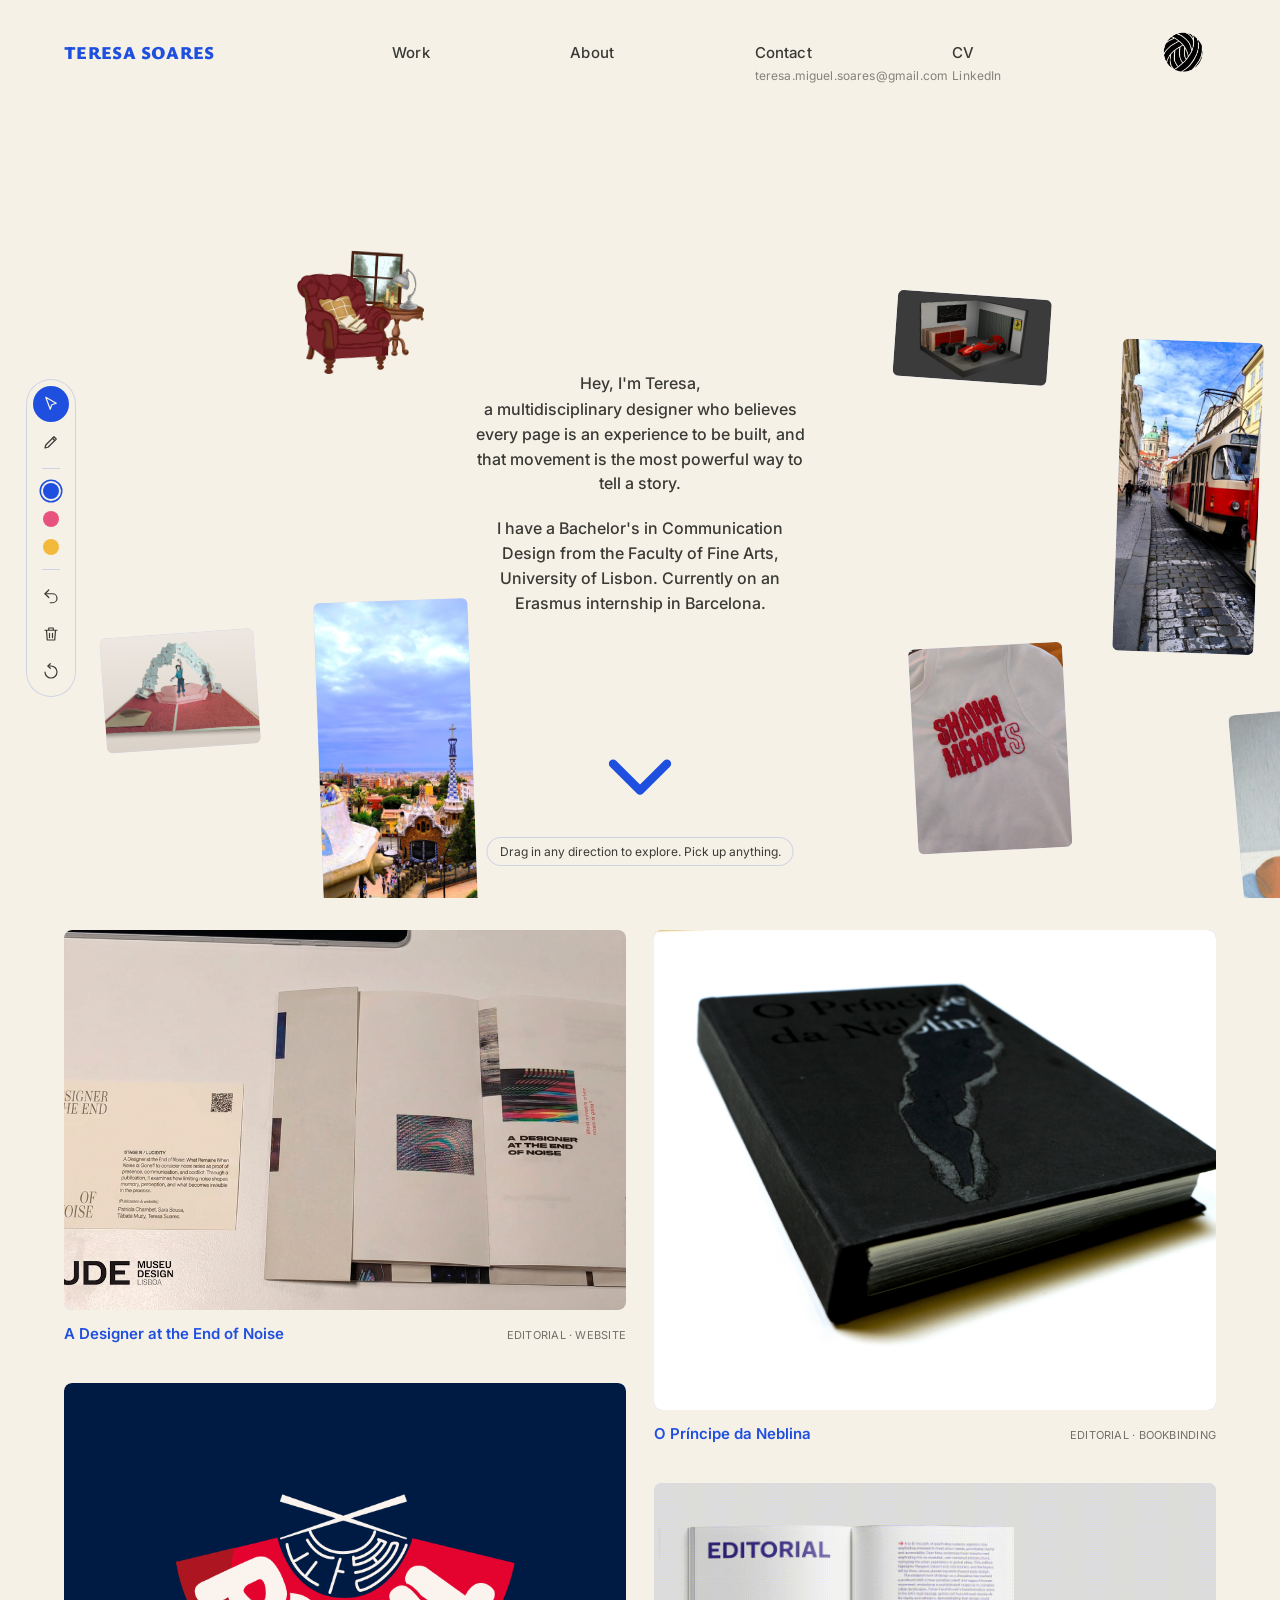
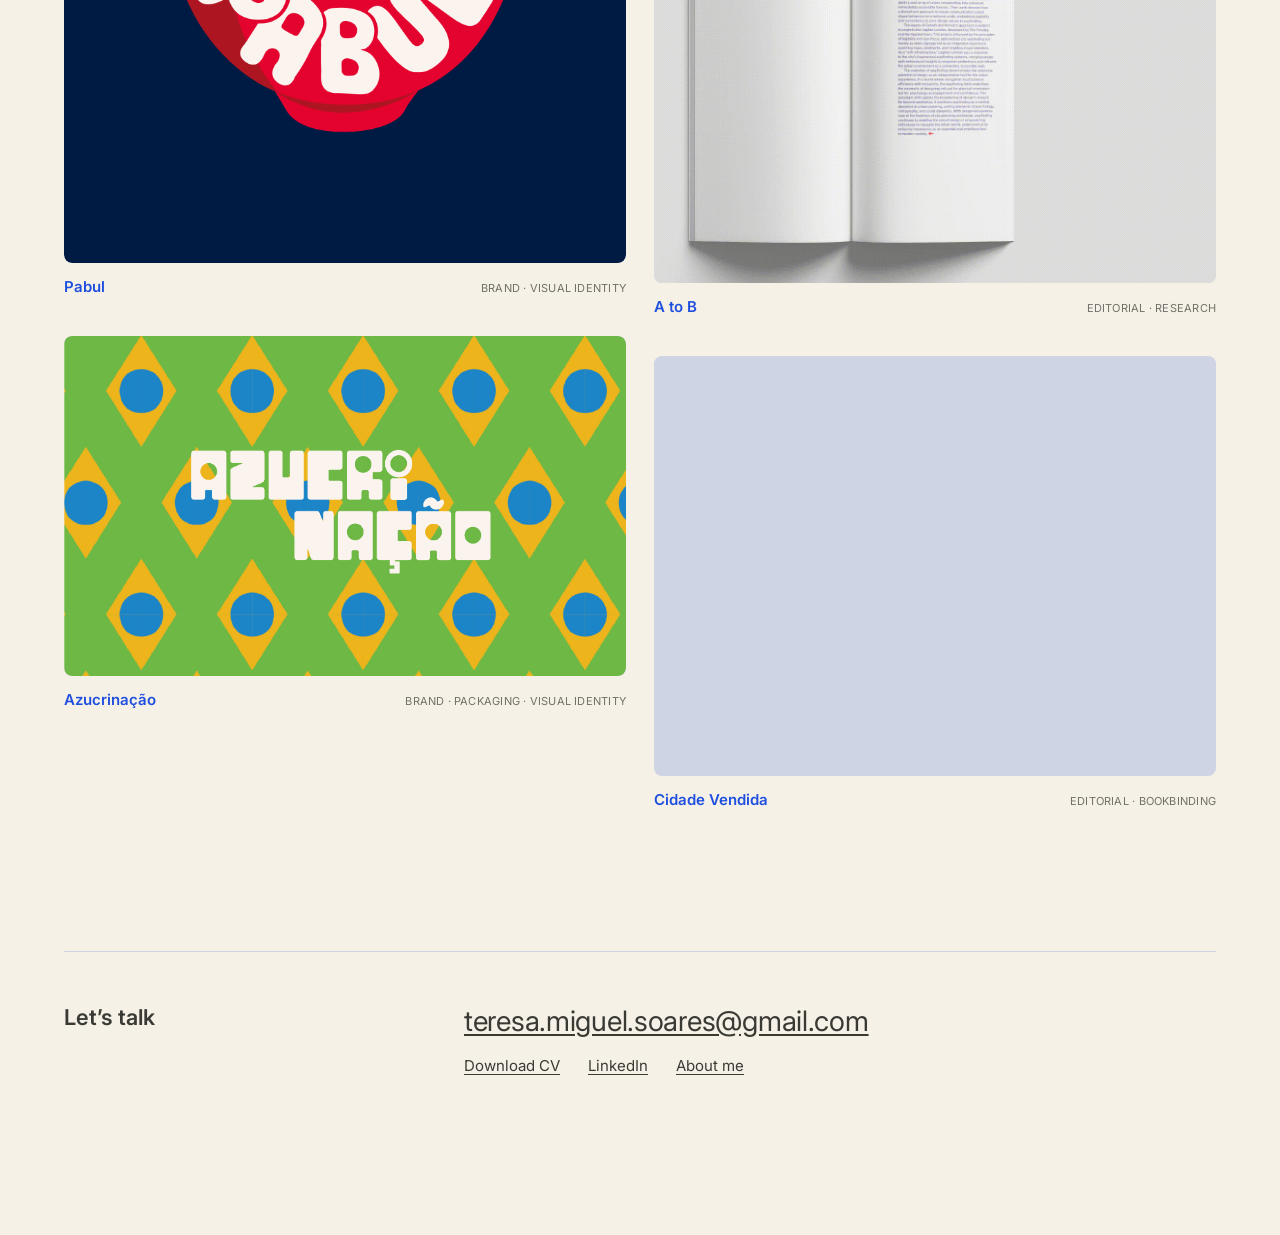
==== index.html @ 8d20aab2 "ajuste link" ====
<!DOCTYPE html>
<html lang="en">
<head>
<meta charset="UTF-8">
<meta name="viewport" content="width=device-width, initial-scale=1.0">
<title>Teresa Soares</title>
<link rel="preconnect" href="https://fonts.googleapis.com">
<link rel="preconnect" href="https://fonts.gstatic.com" crossorigin>
<link href="https://fonts.googleapis.com/css2?family=Ysabeau:wght@900&family=Inter:wght@400;500&display=swap" rel="stylesheet">
<link rel="stylesheet" href="portfolio.css">
<link rel="stylesheet" href="playground.css">
<style>.pg-copy{z-index:99990 !important}</style>
<style>.links .stk{position:relative}.links .stk a.sub{position:absolute;top:100%;left:0;margin-top:6px;font-size:12px;font-weight:400;line-height:1.4;white-space:nowrap;color:var(--ink-soft);opacity:.6;text-decoration:none}.links .stk a.sub:hover{opacity:1}@media(max-width:1160px){.links a.stacked span{display:none}}</style>
<style>.home-end{max-width:1440px;margin:clamp(56px,8vw,112px) auto 0;border-top:1px solid var(--border,rgba(0,0,0,.12))}.he-in{display:grid;grid-template-columns:1fr 2fr;gap:24px;padding:clamp(32px,4vw,56px) 0 clamp(40px,5vw,72px)}.he-in h2{margin:0;font:600 clamp(19px,1.7vw,24px)/1.25 'Inter',sans-serif;color:var(--ink-soft,inherit)}.he-mail{margin:0 0 18px;font-size:clamp(20px,2.2vw,32px);letter-spacing:-.01em}.he-in a{color:var(--ink-soft,inherit);text-underline-offset:3px}.he-links{margin:0;display:flex;flex-wrap:wrap;gap:8px 28px;font-size:15px}@media(max-width:800px){.he-in{grid-template-columns:1fr}}</style>
</head>
<body>
  <header>
    <nav>
      <a href="#" class="word">TERESA SOARES</a>

      <div class="links">
        <a href="#work">Work</a>
        <a href="about.html">About</a>
        <a href="mailto:teresa.miguel.soares@gmail.com" class="stacked">
          Contact
          <span>teresa.miguel.soares@gmail.com</span>
        </a>
        <div class="stk">
          <a href="https://drive.google.com/file/d/1lCw1m9q41w9B95u5QCkzBIN3lbWE9ZXe/view?usp=drive_link" target="_blank" rel="noopener">CV</a>
          <a class="sub" href="https://www.linkedin.com/in/teresa-soares-93975616b" target="_blank" rel="noopener">LinkedIn</a>
        </div>
      </div>

      <div class="controls">
        <button class="toggle" id="toggleBtn" aria-label="Toggle dark mode">
          <span class="icon-wrap" id="iconWrap">
            <img class="icon icon-needle" id="iconNeedle" src="simbolos_luz/portfolio_linha-05.png" alt="">
            <img class="icon icon-ball" id="iconBall" src="simbolos_luz/portfolio_linha-04.png" alt="">
          </span>
        </button>
        <button class="burger" id="burgerBtn" aria-label="Open menu" aria-expanded="false">
          <span></span><span></span><span></span>
        </button>
      </div>
    </nav>

    <div class="mobile-menu" id="mobileMenu">
      <a href="#work">Work</a>
      <a href="about.html">About</a>
      <a href="mailto:teresa.miguel.soares@gmail.com">Contact</a>
      <a href="https://drive.google.com/file/d/1lCw1m9q41w9B95u5QCkzBIN3lbWE9ZXe/view?usp=drive_link" target="_blank" rel="noopener">CV</a>
      <a href="https://www.linkedin.com/in/teresa-soares-93975616b" target="_blank" rel="noopener">LinkedIn</a>
    </div>
  </header>

  <main>
    <section class="hero" id="playground" tabindex="0" aria-label="Things I like to make. Drag in any direction to explore.">
      <!-- Extra things I like to do: drop photos in the "home_fotos" folder as 01.jpg … 12.jpg (or change the src). To add or remove one, copy or delete a block. -->
      <div class="pg-item" data-fx="0.1" data-fy="0.45" data-r="-4" style="--w: clamp(110px, 12vw, 180px); --ar: 1600 / 1200;" tabindex="0" aria-label="Extra 1">
        <span class="pg-media"><img src="home_fotos/01.jpg" alt="" draggable="false" onerror="this.remove()"></span>
      </div>
      <div class="pg-item" data-fx="0.2" data-fy="0.12" data-r="3" style="--w: clamp(110px, 11vw, 170px); --ar: 1300 / 1400;" tabindex="0" aria-label="Extra 2">
        <span class="pg-media" style="background:transparent"><img src="home_fotos/02.png" alt="" draggable="false" onerror="this.remove()"></span>
      </div>
      <div class="pg-item" data-fx="0.22" data-fy="0.52" data-r="-2" style="--w: clamp(110px, 12vw, 180px); --ar: 721 / 1600;" tabindex="0" aria-label="Extra 3">
        <span class="pg-media"><img src="home_fotos/03.jpg" alt="" draggable="false" onerror="this.remove()"></span>
      </div>
      <div class="pg-item" data-fx="0.54" data-fy="0.14" data-r="4" style="--w: clamp(110px, 12vw, 180px); --ar: 1600 / 900;" tabindex="0" aria-label="Extra 4">
        <span class="pg-media"><img src="home_fotos/04.jpg" alt="" draggable="false" onerror="this.remove()"></span>
      </div>
      <div class="pg-item" data-fx="0.55" data-fy="0.5" data-r="-3" style="--w: clamp(110px, 12vw, 180px); --ar: 1200 / 1600;" tabindex="0" aria-label="Extra 5">
        <span class="pg-media"><img src="home_fotos/05.jpg" alt="" draggable="false" onerror="this.remove()"></span>
      </div>
      <div class="pg-item" data-fx="0.66" data-fy="0.28" data-r="2" style="--w: clamp(110px, 11vw, 170px); --ar: 1161 / 2576;" tabindex="0" aria-label="Extra 6">
        <span class="pg-media"><img src="home_fotos/06.jpg" alt="" draggable="false" onerror="this.remove()"></span>
      </div>
      <div class="pg-item" data-fx="0.73" data-fy="0.56" data-r="-5" style="--w: clamp(110px, 12vw, 180px); --ar: 890 / 1244;" tabindex="0" aria-label="Extra 7">
        <span class="pg-media"><img src="home_fotos/07.jpg" alt="" draggable="false" onerror="this.remove()"></span>
      </div>
      <div class="pg-item" data-fx="0.3" data-fy="0.78" data-r="2" style="--w: clamp(110px, 11vw, 170px); --ar: 1377 / 1600;" tabindex="0" aria-label="Extra 8">
        <span class="pg-media"><img src="home_fotos/08.jpg" alt="" draggable="false" onerror="this.remove()"></span>
      </div>
      <div class="pg-item" data-fx="0.42" data-fy="0.9" data-r="-4" style="--w: clamp(110px, 12vw, 180px); --ar: 1220 / 1207;" tabindex="0" aria-label="Extra 9">
        <span class="pg-media"><img src="home_fotos/09.jpg" alt="" draggable="false" onerror="this.remove()"></span>
      </div>
      <div class="pg-item" data-fx="0.66" data-fy="0.86" data-r="-2" style="--w: clamp(110px, 12vw, 180px); --ar: 1600 / 900;" tabindex="0" aria-label="Extra 10">
        <span class="pg-media"><img src="home_fotos/10.jpg" alt="" draggable="false" onerror="this.remove()"></span>
      </div>
      <div class="pg-item" data-fx="0.8" data-fy="0.8" data-r="4" style="--w: clamp(110px, 11vw, 170px); --ar: 901 / 1600;" tabindex="0" aria-label="Extra 11">
        <span class="pg-media"><img src="home_fotos/11.jpg" alt="" draggable="false" onerror="this.remove()"></span>
      </div>
      <div class="pg-item" data-fx="0.9" data-fy="0.3" data-r="-3" style="--w: clamp(110px, 12vw, 180px); --ar: 1400 / 1261;" tabindex="0" aria-label="Extra 12">
        <span class="pg-media" style="background:transparent"><img src="home_fotos/12.png" alt="" draggable="false" onerror="this.remove()"></span>
      </div>

      <div class="pg-copy">
        <p class="hero-greeting">Hey, I'm Teresa,</p>
        <h1 class="hero-statement">a multidisciplinary designer who believes every page is an experience to be built, and that movement is the most powerful way to tell a story.</h1>
        <p class="hero-sub">
          I have a Bachelor's in Communication Design from the Faculty of Fine Arts, University of Lisbon.
          Currently on an Erasmus internship in Barcelona.
        </p>
      </div>

      <svg class="pg-draw" aria-hidden="true"><g class="pg-world"></g></svg>

      <p class="pg-hint">Drag in any direction to explore. Pick up anything.</p>

      <div class="pg-toolbar" role="toolbar" aria-label="Playground tools" aria-orientation="vertical">
        <button class="pg-btn" type="button" data-tool="select" aria-pressed="true" aria-label="Move things" title="Move">
          <svg viewBox="0 0 24 24"><path d="M5 3l14 8-6 2-2 6z"/></svg>
        </button>
        <button class="pg-btn" type="button" data-tool="pen" aria-pressed="false" aria-label="Draw" title="Draw">
          <svg viewBox="0 0 24 24"><path d="M4 20l1-4L16 5l3 3L8 19z"/><path d="M14 7l3 3"/></svg>
        </button>
        <span class="pg-sep" aria-hidden="true"></span>
        <div class="pg-swatches">
          <button class="pg-swatch" type="button" data-color="var(--ink)" aria-pressed="true" aria-label="Blue pen" style="--c: var(--ink);"><i></i></button>
          <button class="pg-swatch" type="button" data-color="#E8527F" aria-pressed="false" aria-label="Pink pen" style="--c: #E8527F;"><i></i></button>
          <button class="pg-swatch" type="button" data-color="#F2B93B" aria-pressed="false" aria-label="Yellow pen" style="--c: #F2B93B;"><i></i></button>
        </div>
        <span class="pg-sep" aria-hidden="true"></span>
        <button class="pg-btn" type="button" data-action="undo" aria-label="Undo last line" title="Undo">
          <svg viewBox="0 0 24 24"><path d="M9 14L4 9l5-5"/><path d="M4 9h10a6 6 0 010 12h-3"/></svg>
        </button>
        <button class="pg-btn" type="button" data-action="clear" aria-label="Erase all drawings" title="Erase drawings">
          <svg viewBox="0 0 24 24"><path d="M4 7h16M10 11v6M14 11v6M6 7l1 13h10l1-13M9 7V4h6v3"/></svg>
        </button>
        <button class="pg-btn" type="button" data-action="reset" aria-label="Reset the playground" title="Reset">
          <svg viewBox="0 0 24 24"><path d="M4 12a8 8 0 108-8H8"/><path d="M11 1L8 4l3 3"/></svg>
        </button>
      </div>

      <button class="scroll-arrow" id="scrollArrow" aria-label="Scroll down">
        <svg class="scroll-arrow-icon" viewBox="0 0 48 28" aria-hidden="true">
          <path d="M5 4 L24 23 L43 4" />
        </svg>
      </button>
    </section>

    <section class="work-grid" id="work">
      <div class="work-col">
        <a class="work-card" href="project-noise.html" style="order: 1;" data-program="Communication Design VI">
          <div class="work-thumb" style="height: 380px;"><img src="videos/noise.png" alt="A Designer at the End of Noise"></div>
          <div class="work-row">
            <p class="work-caption">A Designer at the End of Noise</p>
            <p class="work-meta">EDITORIAL · WEBSITE</p>
          </div>
        </a>
        <a class="work-card" href="project-pabul.html" style="order: 3;">
          <div class="work-thumb" style="height: 480px;"><img src="videos/pabulcapa.png" alt="Pabul"></div>
          <div class="work-row">
            <p class="work-caption">Pabul</p>
            <p class="work-meta">BRAND · VISUAL IDENTITY</p>
          </div>
        </a>
        <a class="work-card" href="project-azucrinacao.html" style="order: 5;" data-program="Communication Design IV">
          <div class="work-thumb" style="height: 340px;"><img src="videos/ezgif.com-gif-maker.gif" alt="Azucrinação"></div>
          <div class="work-row">
            <p class="work-caption">Azucrinação</p>
            <p class="work-meta">BRAND · PACKAGING · VISUAL IDENTITY</p>
          </div>
        </a>
      </div>
      <div class="work-col">
        <a class="work-card" href="project-neblina.html" style="order: 2;" data-program="Edition Design">
          <div class="work-thumb" style="height: 480px;"><img src="videos/neblinacover.jpg" alt="O Príncipe da Neblina"></div>
          <div class="work-row">
            <p class="work-caption">O Príncipe da Neblina</p>
            <p class="work-meta">EDITORIAL · BOOKBINDING</p>
          </div>
        </a>
        <a class="work-card" href="project-a-to-b.html" style="order: 4;" data-program="Communication Design III">
          <div class="work-thumb work-thumb--zoom" style="height: 400px;"><img src="videos/atob1.1.gif" alt="A to B"></div>
          <div class="work-row">
            <p class="work-caption">A to B</p>
            <p class="work-meta">EDITORIAL · RESEARCH</p>
          </div>
        </a>
        <a class="work-card" href="project-cidade-vendida.html" style="order: 6;" data-program="Communication Design V">
          <div class="work-thumb" style="height: 420px;"><video src="videos/VENDIDA3.1.mp4" autoplay muted loop playsinline></video></div>
          <div class="work-row">
            <p class="work-caption">Cidade Vendida</p>
            <p class="work-meta">EDITORIAL · BOOKBINDING</p>
          </div>
        </a>
      </div>
    </section>

    <section class="home-end"><div class="he-in"><h2>Let’s talk</h2><div><p class="he-mail"><a href="mailto:teresa.miguel.soares@gmail.com">teresa.miguel.soares@gmail.com</a></p><p class="he-links"><a href="https://drive.google.com/file/d/1lCw1m9q41w9B95u5QCkzBIN3lbWE9ZXe/view?usp=drive_link" target="_blank" rel="noopener">Download CV</a><a href="https://www.linkedin.com/in/teresa-soares-93975616b" target="_blank" rel="noopener">LinkedIn</a><a href="about.html">About me</a></p></div></div></section>
  </main>

  <script src="portfolio.js"></script>
  <script src="playground.js"></script>
</body>
</html>
---- portfolio.css ----
:root {
  --bg: #F6F1E7;
  --ink: #1E4FDE;
  --ink-soft: #3a3a35;
  --border: rgba(30, 79, 222, 0.18);
}

@media (prefers-color-scheme: dark) {
  :root:not([data-theme="light"]) {
    --bg: #1B1A17;
    --ink: #6C93FF;
    --ink-soft: #C9C6BC;
    --border: rgba(108, 147, 255, 0.25);
  }
}

:root[data-theme="dark"] {
  --bg: #1B1A17;
  --ink: #6C93FF;
  --ink-soft: #C9C6BC;
  --border: rgba(108, 147, 255, 0.25);
}

* {
  box-sizing: border-box;
}

body {
  margin: 0;
  background: var(--bg);
  font-family: 'Inter', sans-serif;
  transition: background 0.2s ease;
}

header {
  position: sticky;
  top: 0;
  z-index: 100;
  background: var(--bg);
}

nav {
  width: 100%;
  display: flex;
  align-items: center;
  justify-content: space-between;
  gap: 24px;
  padding: 20px clamp(20px, 5vw, 64px) 46px;
}

.word {
  font-family: 'Ysabeau', serif;
  font-weight: 900;
  font-size: clamp(14px, 1.6vw, 18px);
  color: var(--ink);
  letter-spacing: 0.02em;
  white-space: nowrap;
  text-decoration: none;
}

.links {
  list-style: none;
  display: flex;
  flex: 1;
  justify-content: space-evenly;
  gap: clamp(24px, 3vw, 48px);
  align-items: center;
  margin: 0 clamp(24px, 4vw, 64px);
  padding: 0;
}

.links a {
  font-family: 'Inter', sans-serif;
  font-weight: 500;
  font-size: 15px;
  color: var(--ink-soft);
  text-decoration: none;
  letter-spacing: 0.01em;
  transition: color 0.15s ease;
}

.links a:hover {
  color: var(--ink);
}

.links a.stacked {
  position: relative;
}

.links a.stacked span {
  position: absolute;
  top: 100%;
  left: 0;
  margin-top: 6px;
  max-width: 170px;
  white-space: normal;
  line-height: 1.4;
  font-size: 12px;
  font-weight: 400;
  color: var(--ink-soft);
  opacity: 0.6;
}

.controls {
  display: flex;
  align-items: center;
  gap: 12px;
}

.toggle,
.burger {
  border: none;
  background: transparent;
  cursor: pointer;
  flex-shrink: 0;
}

.toggle {
  width: 64px;
  height: 64px;
  display: flex;
  align-items: center;
  justify-content: center;
}

.icon-wrap {
  position: relative;
  width: 58px;
  height: 58px;
  display: block;
}

.icon {
  position: absolute;
  inset: 0;
  width: 100%;
  height: 100%;
  object-fit: contain;
  transform-origin: center;
  transition: transform 0.55s cubic-bezier(0.4, 0, 0.2, 1), opacity 0.4s ease;
}

.icon-ball {
  transform: rotate(0deg) scale(1);
  opacity: 1;
}

.icon-needle {
  transform: rotate(-260deg) scale(0.35);
  opacity: 0;
}

.toggle.is-dark .icon-ball {
  transform: rotate(260deg) scale(0.35);
  opacity: 0;
}

.toggle.is-dark .icon-needle {
  transform: rotate(0deg) scale(1);
  opacity: 1;
}

@media (prefers-reduced-motion: reduce) {
  .icon {
    transition: opacity 0.2s ease;
  }
  .icon-ball,
  .icon-needle {
    transform: none;
  }
}

.burger {
  display: none;
  width: 34px;
  height: 34px;
  border-radius: 50%;
  flex-direction: column;
  align-items: center;
  justify-content: center;
  gap: 4px;
}

.burger span {
  width: 15px;
  height: 1.5px;
  background: var(--ink);
  transition: transform 0.2s ease, opacity 0.2s ease;
}

.burger.open span:nth-child(1) { transform: translateY(5.5px) rotate(45deg); }
.burger.open span:nth-child(2) { opacity: 0; }
.burger.open span:nth-child(3) { transform: translateY(-5.5px) rotate(-45deg); }

.mobile-menu {
  display: none;
  flex-direction: column;
  padding: 0 clamp(20px, 5vw, 64px) 24px;
}

.mobile-menu a {
  font-family: 'Inter', sans-serif;
  font-weight: 500;
  font-size: 17px;
  color: var(--ink-soft);
  text-decoration: none;
  padding: 12px 0;
  border-bottom: 1px solid var(--border);
}

.mobile-menu.open {
  display: flex;
}

main {
  padding: 48px clamp(20px, 5vw, 64px) 96px;
}

.hero {
  min-height: calc(100vh - 130px);
  display: flex;
  flex-direction: column;
  align-items: center;
  justify-content: center;
  max-width: 340px;
  margin: 0 auto;
  padding-bottom: 110px;
  text-align: center;
  position: relative;
}

.hero-greeting {
  margin: 0 0 4px;
  font-family: 'Inter', sans-serif;
  font-weight: 500;
  font-size: clamp(14px, 1.4vw, 16px);
  color: var(--ink-soft);
}

.hero-statement {
  margin: 0 0 20px;
  font-family: 'Inter', sans-serif;
  font-weight: 500;
  font-size: clamp(14px, 1.4vw, 16px);
  line-height: 1.55;
  letter-spacing: 0;
  color: var(--ink-soft);
}

.hero-sub {
  max-width: 480px;
  margin: 0 auto;
  font-family: 'Inter', sans-serif;
  font-weight: 500;
  font-size: clamp(14px, 1.4vw, 16px);
  line-height: 1.55;
  color: var(--ink-soft);
}

@media (max-width: 768px) {
  .links {
    display: none;
  }
  .burger {
    display: flex;
  }
}
.work-grid {
  display: flex;
  align-items: flex-start;
  gap: 28px;
  max-width: 1440px;
  margin: 0 auto;
  padding-top: 32px;
  scroll-margin-top: 100px;
}

.work-col {
  flex: 1 1 0;
  min-width: 0;
}

.work-card {
  display: block;
  color: inherit;
  text-decoration: none;
  break-inside: avoid;
  margin-bottom: 40px;
}

.work-card .work-thumb {
  transition: transform 0.35s ease;
}

.work-card:hover .work-thumb,
.work-card:focus-visible .work-thumb {
  transform: translateY(-6px);
}

.work-card:hover .work-caption::after,
.work-card:focus-visible .work-caption::after {
  content: " ↗";
}

.work-card:focus-visible {
  outline: 2px solid var(--ink);
  outline-offset: 6px;
  border-radius: 8px;
}

@media (prefers-reduced-motion: reduce) {
  .work-card .work-thumb {
    transition: none;
  }
  .work-card:hover .work-thumb,
  .work-card:focus-visible .work-thumb {
    transform: none;
  }
}

.work-thumb {
  width: 100%;
  background: var(--border);
  border-radius: 8px;
  overflow: hidden;
}

.work-thumb--zoom img,
.work-thumb--zoom video {
  transform: scale(1.3);
}

.work-thumb--contain img,
.work-thumb--contain video {
  object-fit: contain;
  background: var(--bg);
}

.work-row {
  display: flex;
  align-items: baseline;
  justify-content: space-between;
  gap: 12px;
  margin-top: 14px;
}

.work-caption {
  margin: 0;
  font-family: 'Inter', sans-serif;
  font-weight: 600;
  font-size: 15px;
  color: var(--ink);
}

.work-meta {
  margin: 0;
  font-family: 'Inter', sans-serif;
  font-size: 11px;
  letter-spacing: 0.02em;
  text-transform: uppercase;
  color: var(--ink-soft);
  opacity: 0.7;
  text-align: right;
}

.work-thumb img,
.work-thumb video {
  display: block;
  width: 100%;
  height: 100%;
  object-fit: cover;
  border-radius: 8px;
}

@media (max-width: 640px) {
  .work-grid {
    flex-direction: column;
    align-items: stretch;
    gap: 0;
  }
  /* columns dissolve so the cards follow their `order` in one column */
  .work-col {
    display: contents;
  }
}

/* ---------- Scroll-down arrow ---------- */
.scroll-arrow {
  position: absolute;
  left: 50%;
  bottom: 84px;
  transform: translateX(-50%);
  width: 96px;
  height: 72px;
  padding: 0;
  border: none;
  background: transparent;
  color: var(--ink);
  cursor: pointer;
  display: flex;
  align-items: center;
  justify-content: center;
  opacity: 1;
  transition: opacity 0.3s ease, visibility 0.3s ease;
}

.scroll-arrow.is-hidden {
  opacity: 0;
  visibility: hidden;
  pointer-events: none;
}

.scroll-arrow-icon {
  width: 68px;
  height: auto;
  fill: none;
  stroke: currentColor;
  stroke-width: 6;
  stroke-linecap: round;
  stroke-linejoin: round;
  animation: arrow-bounce 1.4s ease-in-out infinite;
}

@keyframes arrow-bounce {
  0%, 100% { transform: translateY(-8px); }
  50%      { transform: translateY(8px); }
}

@media (prefers-reduced-motion: reduce) {
  .scroll-arrow-icon {
    animation: none;
  }
}
---- playground.css ----
/* ---------- Home playground: infinite horizontal strip ----------
   Loads after portfolio.css and replaces the old centred-text hero.
   The about text stays still; the things around it drift in every direction, forever. */

.hero {
  display: block;
  position: relative;
  max-width: none;
  min-height: max(560px, calc(100vh - 180px));
  min-height: max(560px, calc(100svh - 180px));
  margin: 0 calc(-1 * clamp(20px, 5vw, 64px));
  padding: 0;
  text-align: left;
  overflow: hidden;
  cursor: grab;
  touch-action: none;
}

.hero.is-panning { cursor: grabbing; }

@media (pointer: coarse) {
  /* on touch screens keep vertical swipes for scrolling the page */
  .hero { touch-action: pan-y; }
}

/* ---------- About text: fixed in place ---------- */
.pg-copy {
  position: absolute;
  left: 50%;
  top: calc(50% - 44px);
  transform: translate(-50%, -50%);
  z-index: 0;
  width: min(340px, 78vw);
  text-align: center;
  pointer-events: none;
  user-select: none;
  -webkit-user-select: none;
}

/* ---------- Cards ---------- */
.pg-item {
  position: absolute;
  z-index: 1;
  width: var(--w, 160px);
  transform: translate(-50%, -50%) rotate(var(--r, 0deg));
  cursor: grab;
  user-select: none;
  -webkit-user-select: none;
  touch-action: none;
  outline: 1px solid transparent;
  outline-offset: 8px;
  border-radius: 8px;
  animation: pg-land 0.7s cubic-bezier(0.2, 0.8, 0.2, 1) backwards;
  animation-delay: calc(var(--i, 0) * 70ms);
}

.pg-item:hover { outline-color: var(--border); }
.pg-item:focus-visible { outline-color: var(--ink); }
.pg-item.is-dragging { cursor: grabbing; }
.pg-item.is-settling { transition: left 0.6s cubic-bezier(0.4, 0, 0.2, 1), top 0.6s cubic-bezier(0.4, 0, 0.2, 1); }

@keyframes pg-land {
  from { opacity: 0; scale: 0.9; }
  to   { opacity: 1; scale: 1; }
}

.pg-media {
  position: relative;
  display: block;
  aspect-ratio: var(--ar, 4 / 3);
  border-radius: 6px;
  overflow: hidden;
  background: var(--border);
  transition: box-shadow 0.2s ease;
}

.pg-media img,
.pg-media video {
  position: absolute;
  inset: 0;
  display: block;
  width: 100%;
  height: 100%;
  object-fit: cover;
  pointer-events: none;
  -webkit-user-drag: none;
}

/* shown until a real photo loads */
.pg-ph {
  position: absolute;
  inset: 0;
  display: grid;
  place-items: center;
  font-size: 12px;
  color: var(--ink-soft);
  opacity: 0.55;
}

.pg-item.is-dragging .pg-media {
  box-shadow: 0 14px 32px rgba(30, 79, 222, 0.22);
}

.pg-cap {
  display: block;
  margin-top: 8px;
  font-size: 11px;
  line-height: 1.35;
  color: var(--ink-soft);
  opacity: 0.8;
}

/* ---------- Drawing layer (moves with the canvas) ---------- */
.pg-draw {
  position: absolute;
  inset: 0;
  width: 100%;
  height: 100%;
  z-index: 200;
  pointer-events: none;
  touch-action: none;
}

.pg-stroke {
  fill: none;
  stroke-width: 3;
  stroke-linecap: round;
  stroke-linejoin: round;
}

.hero.is-drawing { cursor: crosshair; }
.hero.is-drawing .pg-draw { pointer-events: auto; cursor: crosshair; }

/* ---------- Tools: a slim vertical rail on the left edge ---------- */
.pg-toolbar {
  position: absolute;
  left: clamp(10px, 2vw, 28px);
  top: 50%;
  transform: translateY(-50%);
  z-index: 300;
  display: flex;
  flex-direction: column;
  align-items: center;
  gap: 2px;
  padding: 6px;
  background: var(--bg);
  border: 1px solid var(--border);
  border-radius: 999px;
  cursor: default;
}

.pg-btn {
  display: grid;
  place-items: center;
  width: 36px;
  height: 36px;
  padding: 0;
  border: none;
  border-radius: 50%;
  background: transparent;
  color: var(--ink-soft);
  cursor: pointer;
  transition: background 0.15s ease, color 0.15s ease;
}

.pg-btn:hover { color: var(--ink); background: var(--border); }
.pg-btn[aria-pressed="true"] { background: var(--ink); color: var(--bg); }

.pg-btn:focus-visible,
.pg-swatch:focus-visible {
  outline: 2px solid var(--ink);
  outline-offset: 2px;
}

.pg-btn svg {
  width: 18px;
  height: 18px;
  fill: none;
  stroke: currentColor;
  stroke-width: 1.6;
  stroke-linecap: round;
  stroke-linejoin: round;
}

.pg-sep {
  width: 18px;
  height: 1px;
  margin: 6px 0;
  background: var(--border);
}

.pg-swatches {
  display: flex;
  flex-direction: column;
  align-items: center;
}

.pg-swatch {
  display: grid;
  place-items: center;
  width: 36px;
  height: 28px;
  padding: 0;
  border: none;
  background: transparent;
  cursor: pointer;
}

.pg-swatch i {
  width: 16px;
  height: 16px;
  border-radius: 50%;
  background: var(--c);
  transition: box-shadow 0.15s ease;
}

.pg-swatch[aria-pressed="true"] i {
  box-shadow: 0 0 0 2px var(--bg), 0 0 0 3.5px var(--c);
}

.pg-hint {
  position: absolute;
  left: 50%;
  bottom: 20px;
  transform: translateX(-50%);
  z-index: 300;
  padding: 6px 12px;
  border: 1px solid var(--border);
  border-radius: 999px;
  background: var(--bg);
  font-size: 12px;
  color: var(--ink-soft);
  white-space: nowrap;
  pointer-events: none;
  transition: opacity 0.4s ease;
}

.pg-hint.is-gone { opacity: 0; }

/* scroll arrow keeps the original look and place (portfolio.css), just above the strip */
.hero .scroll-arrow { z-index: 300; cursor: pointer; }

@media (max-width: 640px) {
  .hero { min-height: max(560px, calc(100svh - 170px)); }
  .pg-hint { display: none; }
  .pg-btn { width: 32px; height: 32px; }
  .pg-swatch { width: 32px; height: 24px; }
}

@media (prefers-reduced-motion: reduce) {
  .pg-item { animation: none; }
  .pg-item.is-settling { transition: none; }
}
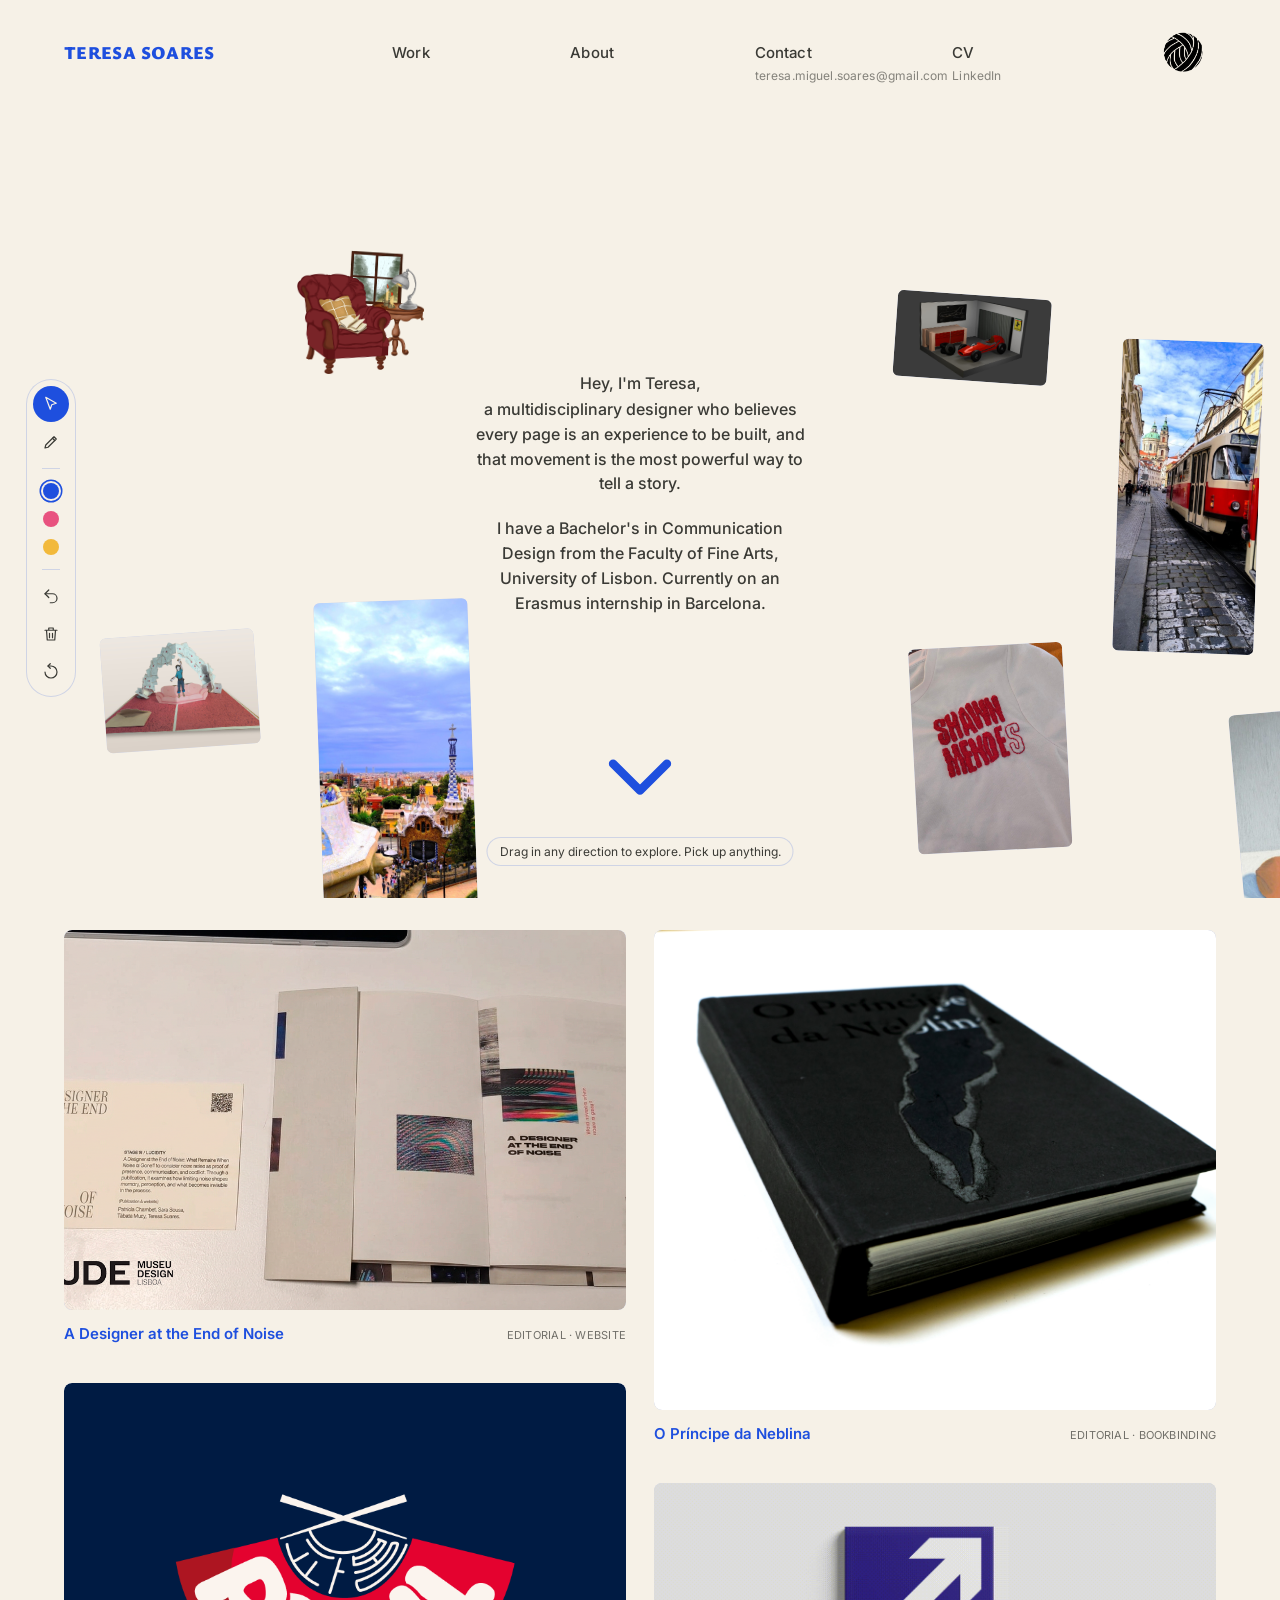
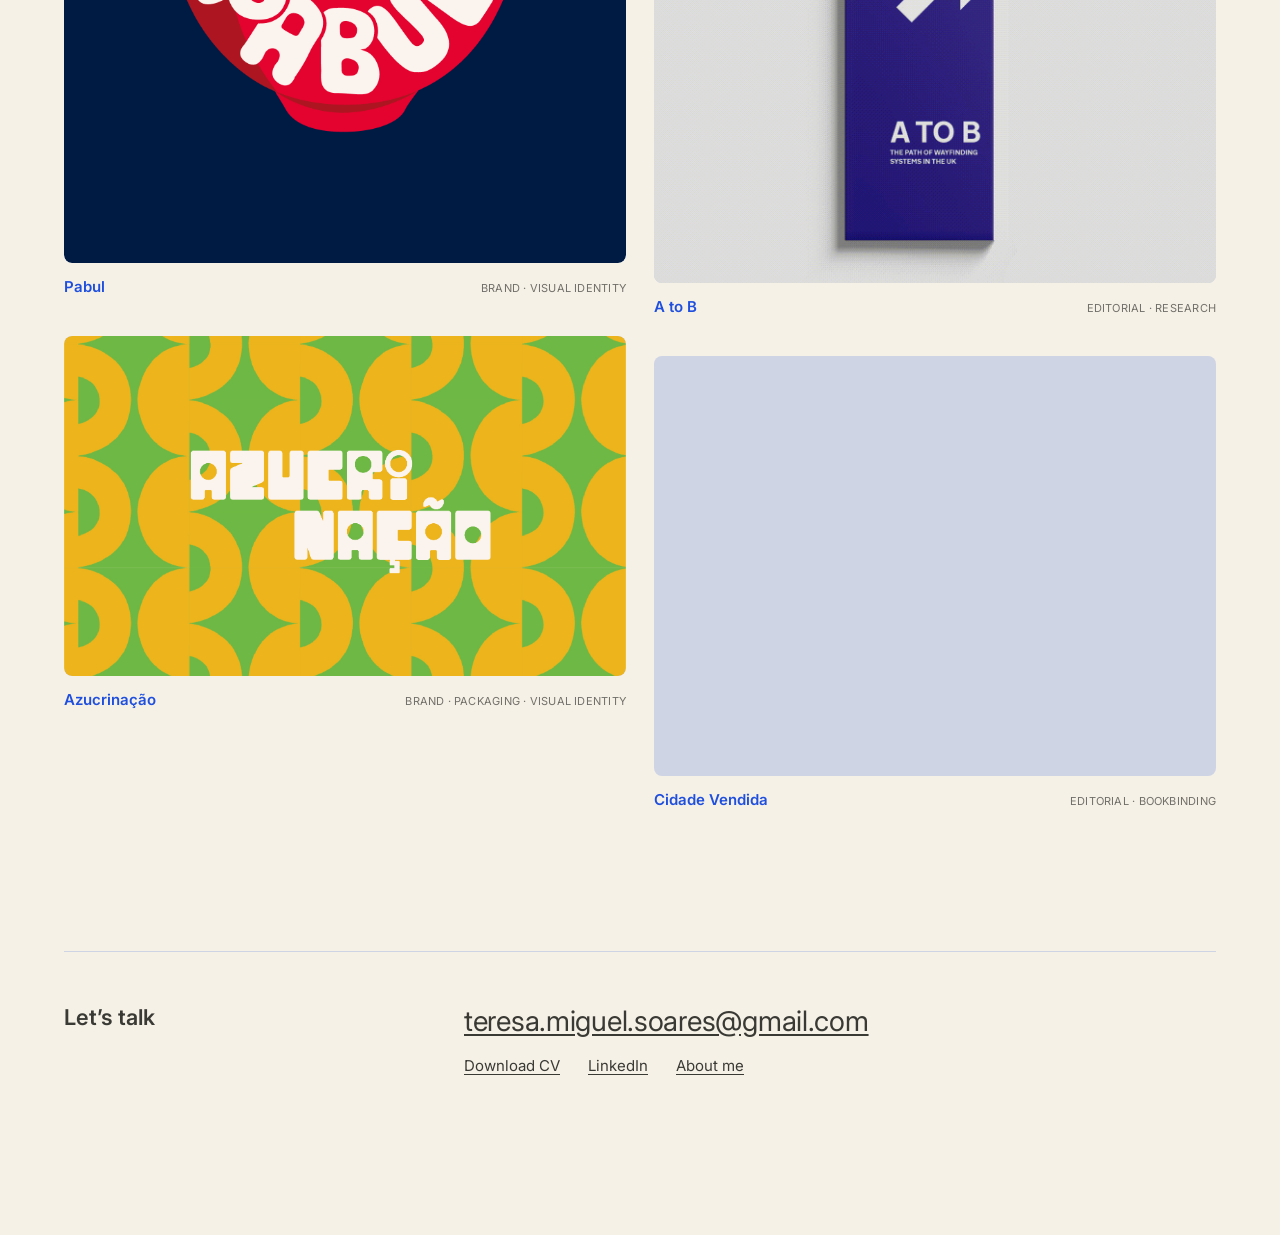
==== commit ef74d345: "adicionando favicon" ====
--- a/index.html
+++ b/index.html
@@ -4,6 +4,7 @@
 <meta charset="UTF-8">
 <meta name="viewport" content="width=device-width, initial-scale=1.0">
 <title>Teresa Soares</title>
+<link rel="icon" type="image/png" href="favicon.png">
 <link rel="preconnect" href="https://fonts.googleapis.com">
 <link rel="preconnect" href="https://fonts.gstatic.com" crossorigin>
 <link href="https://fonts.googleapis.com/css2?family=Ysabeau:wght@900&family=Inter:wght@400;500&display=swap" rel="stylesheet">
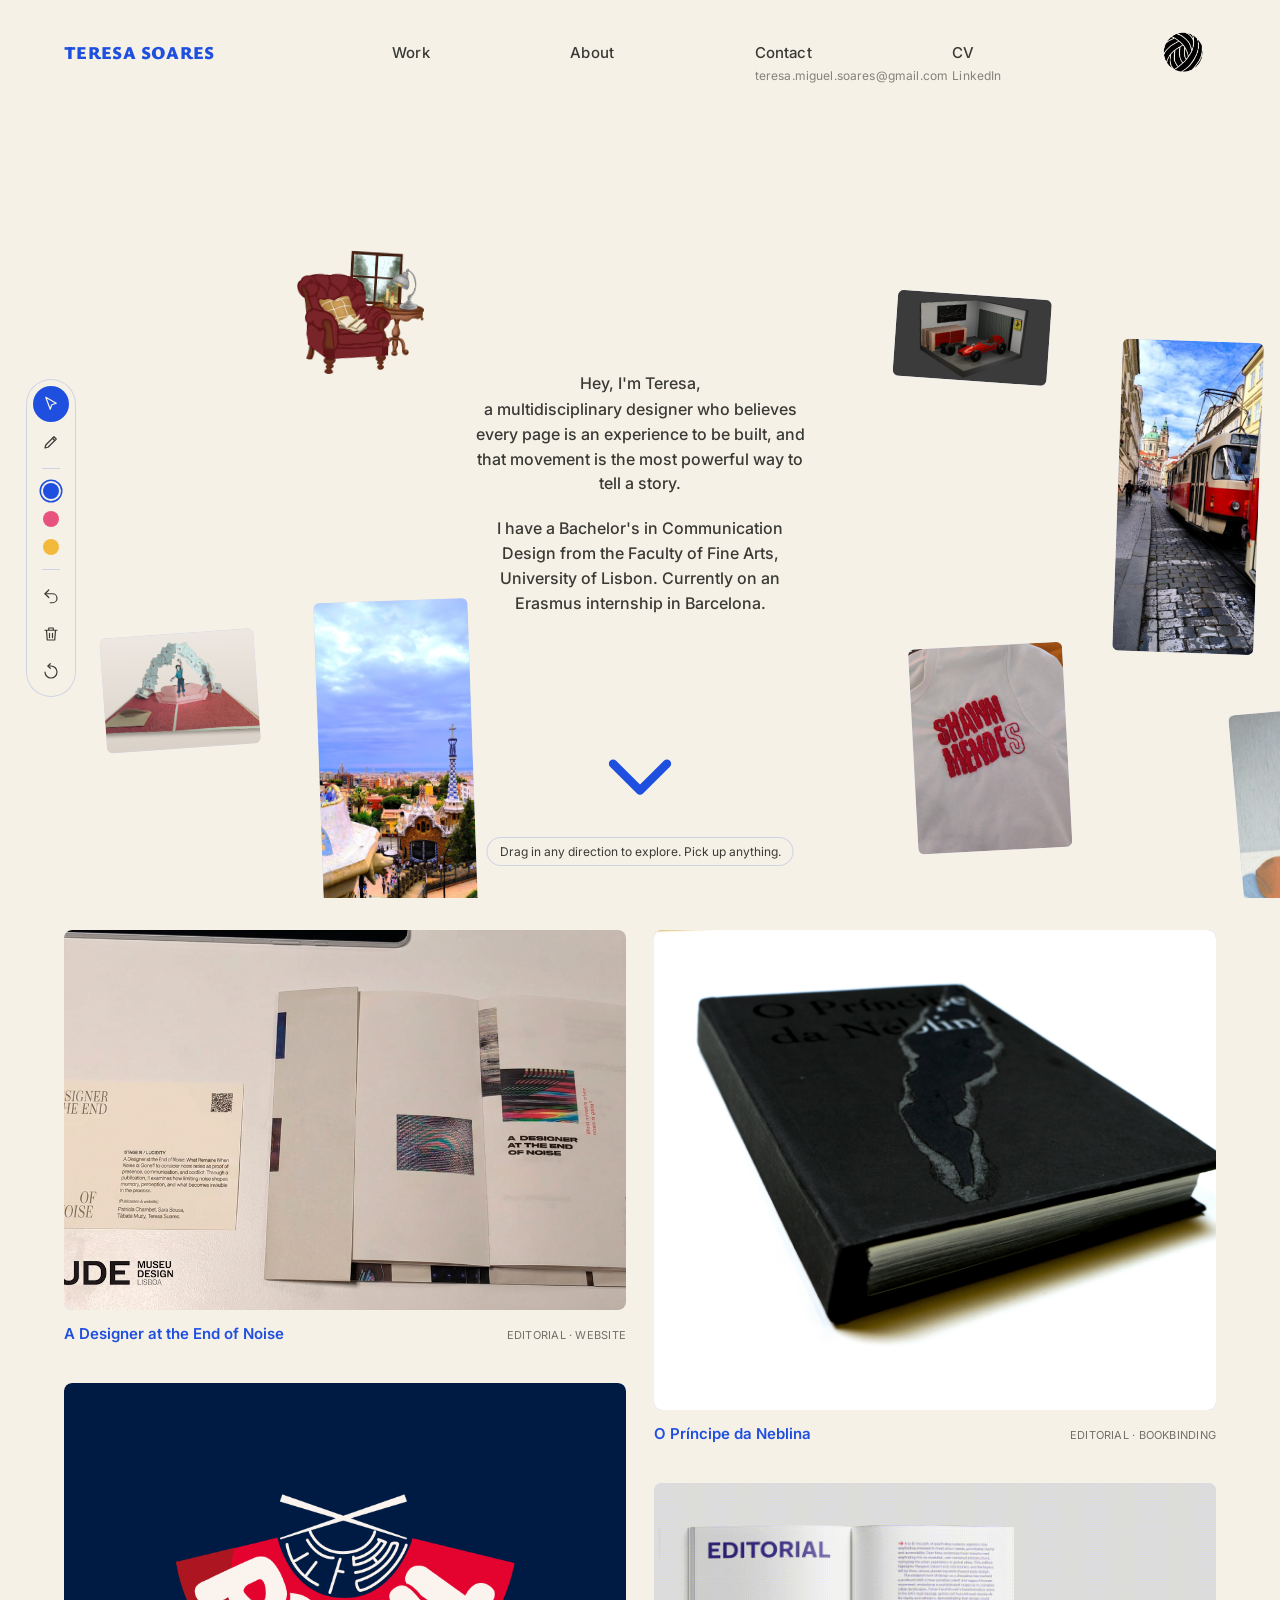
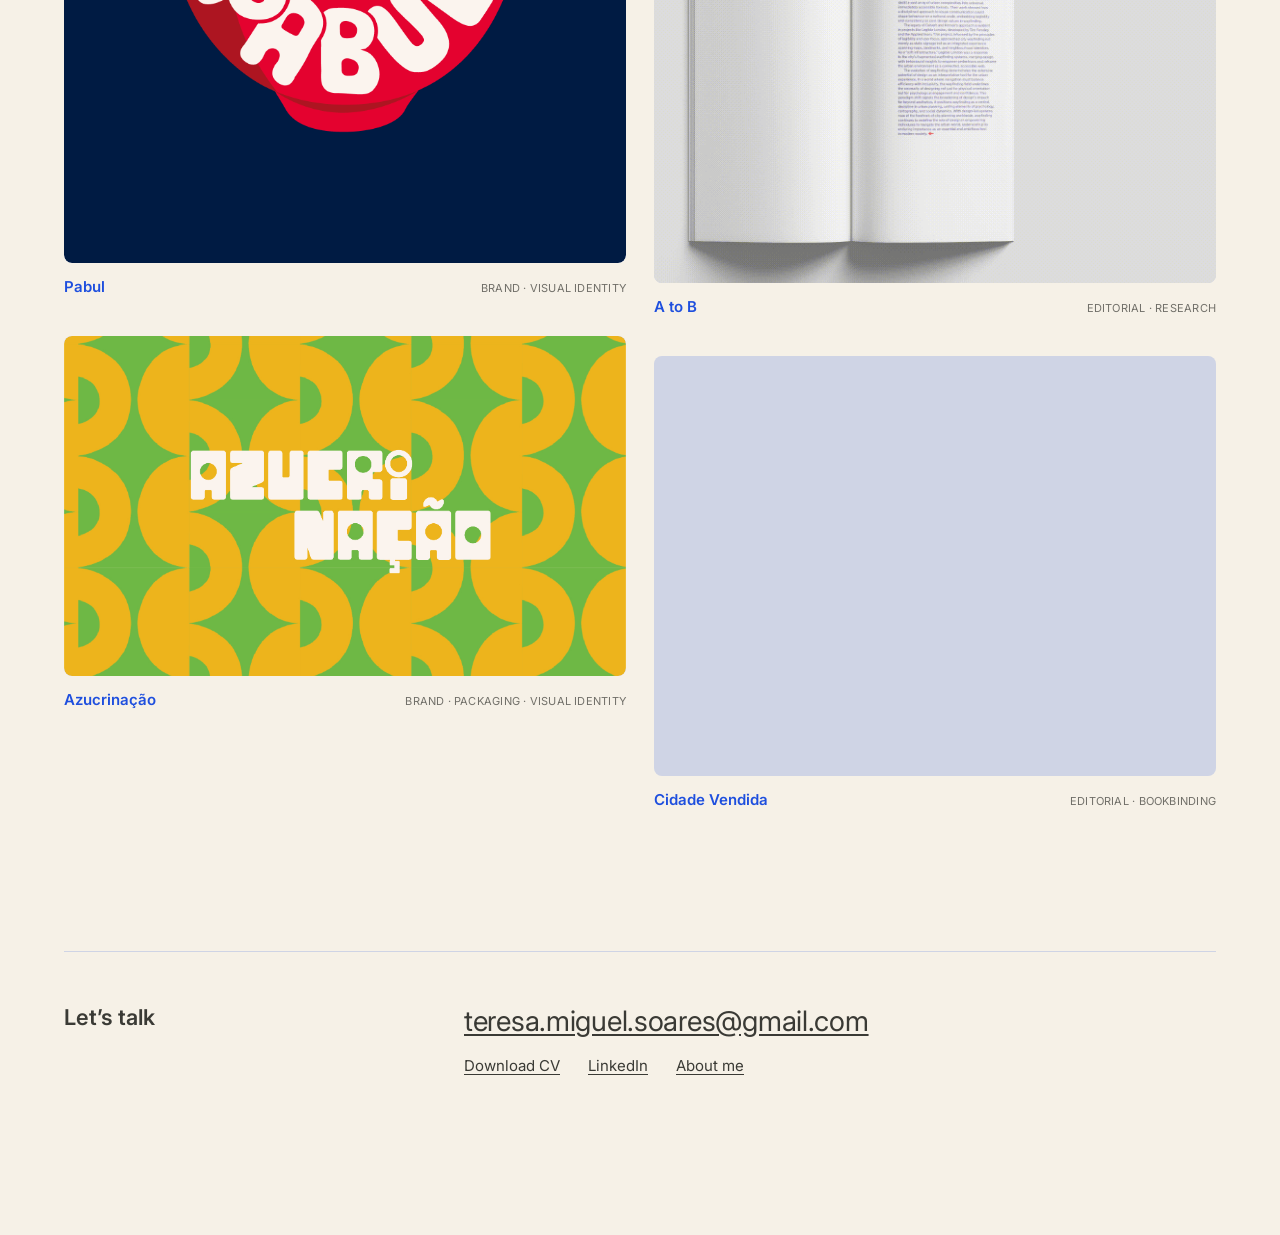
==== commit 7b7d5839: "Update index.html" ====
--- a/index.html
+++ b/index.html
@@ -4,7 +4,7 @@
 <meta charset="UTF-8">
 <meta name="viewport" content="width=device-width, initial-scale=1.0">
 <title>Teresa Soares</title>
-<link rel="icon" type="image/png" href="favicon.png">
+<link rel="icon" type="image/png" href="favicon.png?v=2">
 <link rel="preconnect" href="https://fonts.googleapis.com">
 <link rel="preconnect" href="https://fonts.gstatic.com" crossorigin>
 <link href="https://fonts.googleapis.com/css2?family=Ysabeau:wght@900&family=Inter:wght@400;500&display=swap" rel="stylesheet">
